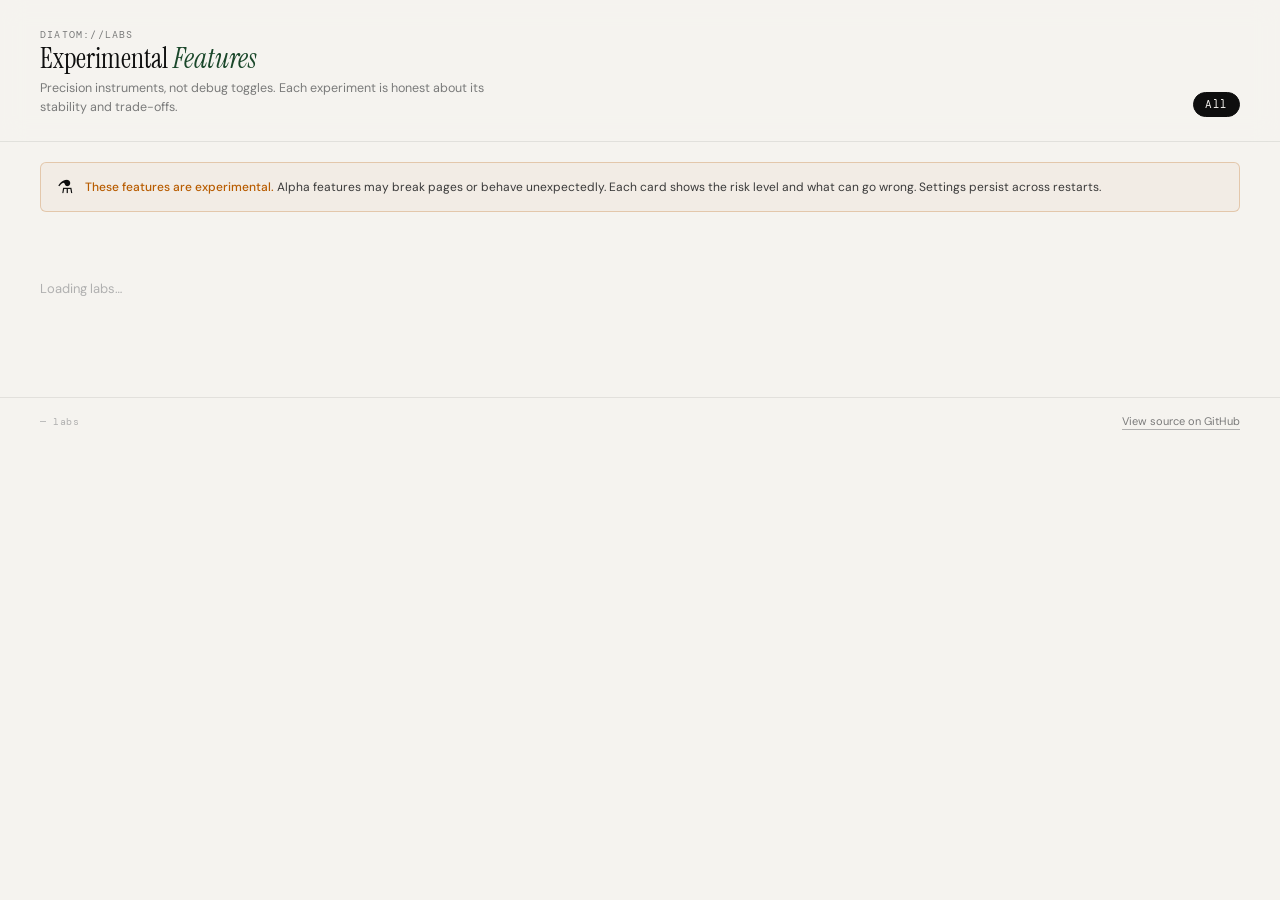
==== src/ui/labs.html @ c031b728 "Create labs.html" ====
<!DOCTYPE html>
<html lang="en">
<head>
  <meta charset="UTF-8">
  <meta name="viewport" content="width=device-width, initial-scale=1">
  <title>Diatom Labs</title>
  <style>
    @import url('https://fonts.googleapis.com/css2?family=DM+Mono:ital,wght@0,300;0,400;0,500;1,300&family=Instrument+Serif:ital@0;1&family=DM+Sans:opsz,wght@9..40,300;9..40,400;9..40,500&display=swap');

    :root {
      --ink:      #0e0e0e;
      --ink-2:    #3a3a3a;
      --ink-3:    #7a7a7a;
      --ink-4:    #b0b0b0;
      --paper:    #f5f3ef;
      --paper-2:  #edeae4;
      --paper-3:  #e2ddd6;
      --accent:   #1a472a;
      --accent-l: #2d6a40;
      --amber:    #b85c00;
      --red:      #8b1a1a;
      --gold:     #8a6800;
      --rule:     rgba(0,0,0,0.08);
      --shadow:   0 1px 3px rgba(0,0,0,0.06), 0 4px 12px rgba(0,0,0,0.04);
      --r:        6px;
    }

    * { box-sizing: border-box; margin: 0; padding: 0; }

    html { font-size: 14px; }

    body {
      font-family: 'DM Sans', system-ui, sans-serif;
      background: var(--paper);
      color: var(--ink);
      min-height: 100vh;
    }

    /* ── Header ────────────────────────────────────────────────────────────── */
    .header {
      border-bottom: 0.5px solid var(--rule);
      padding: 28px 40px 24px;
      display: flex;
      align-items: flex-end;
      gap: 32px;
      position: sticky;
      top: 0;
      background: rgba(245,243,239,0.92);
      backdrop-filter: blur(12px);
      z-index: 100;
    }

    .header-left { flex: 1; }

    .header-eyebrow {
      font-family: 'DM Mono', monospace;
      font-size: 10px;
      letter-spacing: 0.12em;
      text-transform: uppercase;
      color: var(--ink-3);
      margin-bottom: 4px;
    }

    .header-title {
      font-family: 'Instrument Serif', serif;
      font-size: 28px;
      font-weight: 400;
      line-height: 1;
      color: var(--ink);
    }

    .header-title em {
      font-style: italic;
      color: var(--accent);
    }

    .header-sub {
      margin-top: 6px;
      font-size: 12.5px;
      color: var(--ink-3);
      line-height: 1.5;
      max-width: 480px;
    }

    .header-meta {
      text-align: right;
      flex-shrink: 0;
    }

    .restart-banner {
      display: none;
      font-family: 'DM Mono', monospace;
      font-size: 10px;
      letter-spacing: 0.06em;
      background: var(--amber);
      color: #fff;
      padding: 4px 10px;
      border-radius: 3px;
      margin-bottom: 8px;
    }

    .restart-banner.visible { display: block; }

    .filter-row {
      display: flex;
      gap: 6px;
      flex-wrap: wrap;
    }

    .filter-btn {
      font-family: 'DM Mono', monospace;
      font-size: 10.5px;
      letter-spacing: 0.06em;
      border: 0.5px solid var(--paper-3);
      background: var(--paper-2);
      color: var(--ink-2);
      padding: 5px 11px;
      border-radius: 20px;
      cursor: pointer;
      transition: all 0.15s;
    }

    .filter-btn:hover { background: var(--paper-3); }

    .filter-btn.active {
      background: var(--ink);
      color: var(--paper);
      border-color: var(--ink);
    }

    /* ── Warning strip ─────────────────────────────────────────────────────── */
    .warning-strip {
      margin: 20px 40px 0;
      border: 0.5px solid rgba(184,92,0,0.25);
      background: rgba(184,92,0,0.04);
      border-radius: var(--r);
      padding: 12px 16px;
      display: flex;
      align-items: center;
      gap: 12px;
    }

    .warning-strip-icon {
      font-size: 18px;
      flex-shrink: 0;
    }

    .warning-strip-text {
      font-size: 12px;
      color: var(--ink-2);
      line-height: 1.5;
    }

    .warning-strip-text strong {
      color: var(--amber);
      font-weight: 500;
    }

    /* ── Main grid ─────────────────────────────────────────────────────────── */
    .grid {
      padding: 28px 40px 60px;
      display: grid;
      grid-template-columns: repeat(auto-fill, minmax(360px, 1fr));
      gap: 14px;
    }

    /* ── Lab card ──────────────────────────────────────────────────────────── */
    .lab-card {
      background: #fff;
      border: 0.5px solid var(--rule);
      border-radius: var(--r);
      padding: 18px 20px;
      box-shadow: var(--shadow);
      transition: box-shadow 0.2s, transform 0.2s;
      display: flex;
      flex-direction: column;
      gap: 10px;
    }

    .lab-card:hover {
      box-shadow: 0 2px 8px rgba(0,0,0,0.08), 0 8px 24px rgba(0,0,0,0.06);
      transform: translateY(-1px);
    }

    .lab-card-head {
      display: flex;
      align-items: flex-start;
      gap: 12px;
    }

    .lab-card-titles { flex: 1; }

    .lab-name {
      font-size: 13.5px;
      font-weight: 500;
      color: var(--ink);
      line-height: 1.3;
    }

    .lab-tags {
      display: flex;
      gap: 5px;
      margin-top: 5px;
      flex-wrap: wrap;
    }

    .tag {
      font-family: 'DM Mono', monospace;
      font-size: 9px;
      letter-spacing: 0.08em;
      text-transform: uppercase;
      padding: 2px 7px;
      border-radius: 3px;
      font-weight: 400;
    }

    .tag-category {
      background: var(--paper-2);
      color: var(--ink-3);
      border: 0.5px solid var(--paper-3);
    }

    .tag-alpha   { background: rgba(139,26,26,0.08); color: var(--red); border: 0.5px solid rgba(139,26,26,0.15); }
    .tag-beta    { background: rgba(184,92,0,0.08);  color: var(--amber); border: 0.5px solid rgba(184,92,0,0.15); }
    .tag-stable  { background: rgba(26,71,42,0.08); color: var(--accent); border: 0.5px solid rgba(26,71,42,0.15); }
    .tag-version { background: var(--paper-2); color: var(--ink-4); border: 0.5px solid var(--paper-3); }

    /* Toggle switch */
    .toggle-wrap {
      flex-shrink: 0;
      padding-top: 1px;
    }

    .toggle {
      position: relative;
      width: 40px;
      height: 22px;
    }

    .toggle input { opacity: 0; width: 0; height: 0; }

    .toggle-track {
      position: absolute;
      inset: 0;
      background: var(--paper-3);
      border-radius: 11px;
      cursor: pointer;
      transition: background 0.2s;
      border: 0.5px solid var(--rule);
    }

    .toggle input:checked + .toggle-track {
      background: var(--accent);
      border-color: var(--accent);
    }

    .toggle-track::after {
      content: '';
      position: absolute;
      left: 3px;
      top: 3px;
      width: 14px;
      height: 14px;
      border-radius: 50%;
      background: #fff;
      box-shadow: 0 1px 3px rgba(0,0,0,0.2);
      transition: transform 0.2s cubic-bezier(0.4,0,0.2,1);
    }

    .toggle input:checked + .toggle-track::after {
      transform: translateX(18px);
    }

    .lab-desc {
      font-size: 12px;
      color: var(--ink-2);
      line-height: 1.6;
    }

    /* Risk strip */
    .risk-strip {
      display: flex;
      align-items: flex-start;
      gap: 8px;
      padding: 9px 11px;
      border-radius: 4px;
      margin-top: 2px;
    }

    .risk-low    { background: rgba(26,71,42,0.05); border: 0.5px solid rgba(26,71,42,0.12); }
    .risk-medium { background: rgba(184,92,0,0.05); border: 0.5px solid rgba(184,92,0,0.12); }
    .risk-high   { background: rgba(139,26,26,0.05); border: 0.5px solid rgba(139,26,26,0.12); }

    .risk-dot {
      width: 6px;
      height: 6px;
      border-radius: 50%;
      flex-shrink: 0;
      margin-top: 4px;
    }

    .risk-low .risk-dot    { background: var(--accent); }
    .risk-medium .risk-dot { background: var(--amber); }
    .risk-high .risk-dot   { background: var(--red); }

    .risk-text {
      font-size: 11px;
      color: var(--ink-3);
      line-height: 1.5;
    }

    .risk-label {
      font-family: 'DM Mono', monospace;
      font-size: 9px;
      letter-spacing: 0.08em;
      text-transform: uppercase;
      font-weight: 500;
      display: block;
      margin-bottom: 2px;
    }

    .risk-low .risk-label    { color: var(--accent); }
    .risk-medium .risk-label { color: var(--amber); }
    .risk-high .risk-label   { color: var(--red); }

    /* Section dividers */
    .section-header {
      grid-column: 1 / -1;
      display: flex;
      align-items: center;
      gap: 14px;
      margin-top: 8px;
    }

    .section-label {
      font-family: 'DM Mono', monospace;
      font-size: 10px;
      letter-spacing: 0.12em;
      text-transform: uppercase;
      color: var(--ink-4);
      white-space: nowrap;
    }

    .section-line {
      flex: 1;
      height: 0.5px;
      background: var(--rule);
    }

    .section-count {
      font-family: 'DM Mono', monospace;
      font-size: 10px;
      color: var(--ink-4);
    }

    /* ── Empty state ───────────────────────────────────────────────────────── */
    .empty-state {
      grid-column: 1 / -1;
      text-align: center;
      padding: 60px 20px;
    }

    .empty-state-glyph {
      font-family: 'Instrument Serif', serif;
      font-size: 48px;
      color: var(--paper-3);
      display: block;
      margin-bottom: 12px;
    }

    .empty-state-text {
      font-size: 13px;
      color: var(--ink-4);
    }

    /* ── Footer ─────────────────────────────────────────────────────────────── */
    .footer {
      border-top: 0.5px solid var(--rule);
      padding: 16px 40px;
      display: flex;
      align-items: center;
      justify-content: space-between;
    }

    .footer-left {
      font-family: 'DM Mono', monospace;
      font-size: 10px;
      color: var(--ink-4);
      letter-spacing: 0.05em;
    }

    .footer-link {
      font-size: 11px;
      color: var(--ink-3);
      text-decoration: none;
      border-bottom: 0.5px solid var(--ink-4);
      padding-bottom: 1px;
      transition: color 0.15s, border-color 0.15s;
    }

    .footer-link:hover { color: var(--ink); border-color: var(--ink); }

    /* ── Reveal animation ───────────────────────────────────────────────────── */
    @keyframes card-in {
      from { opacity: 0; transform: translateY(8px); }
      to   { opacity: 1; transform: translateY(0); }
    }

    .lab-card { animation: card-in 0.3s ease both; }

    /* Stagger via nth-child */
    .lab-card:nth-child(1)  { animation-delay: 0.00s; }
    .lab-card:nth-child(2)  { animation-delay: 0.03s; }
    .lab-card:nth-child(3)  { animation-delay: 0.06s; }
    .lab-card:nth-child(4)  { animation-delay: 0.09s; }
    .lab-card:nth-child(5)  { animation-delay: 0.12s; }
    .lab-card:nth-child(6)  { animation-delay: 0.15s; }
    .lab-card:nth-child(7)  { animation-delay: 0.18s; }
    .lab-card:nth-child(8)  { animation-delay: 0.21s; }
    .lab-card:nth-child(9)  { animation-delay: 0.24s; }
    .lab-card:nth-child(10) { animation-delay: 0.27s; }
    .lab-card:nth-child(11) { animation-delay: 0.30s; }
    .lab-card:nth-child(12) { animation-delay: 0.33s; }

    /* ── Responsive ─────────────────────────────────────────────────────────── */
    @media (max-width: 640px) {
      .header { padding: 20px; flex-direction: column; align-items: flex-start; gap: 14px; }
      .header-meta { text-align: left; }
      .grid { padding: 16px 20px 40px; grid-template-columns: 1fr; }
      .warning-strip { margin: 16px 20px 0; }
      .footer { padding: 14px 20px; }
    }
  </style>
</head>
<body>

  <header class="header">
    <div class="header-left">
      <div class="header-eyebrow">diatom://labs</div>
      <h1 class="header-title">Experimental <em>Features</em></h1>
      <p class="header-sub">
        Precision instruments, not debug toggles. Each experiment is honest
        about its stability and trade-offs.
      </p>
    </div>
    <div class="header-meta">
      <div class="restart-banner" id="restartBanner">↺ restart required</div>
      <div class="filter-row" id="filterRow">
        <button class="filter-btn active" data-cat="all">All</button>
      </div>
    </div>
  </header>

  <div class="warning-strip">
    <span class="warning-strip-icon">⚗️</span>
    <p class="warning-strip-text">
      <strong>These features are experimental.</strong>
      Alpha features may break pages or behave unexpectedly.
      Each card shows the risk level and what can go wrong.
      Settings persist across restarts.
    </p>
  </div>

  <main class="grid" id="grid">
    <p style="color: var(--ink-4); font-size:13px; padding: 40px 0;">Loading labs…</p>
  </main>

  <footer class="footer">
    <span class="footer-left" id="countLabel">— labs</span>
    <a class="footer-link" href="https://github.com/Ansel-S/Diatom" target="_blank">View source on GitHub</a>
  </footer>

<script type="module">
  // ── Data ─────────────────────────────────────────────────────────────────────
  // In production: loaded from Tauri via __TAURI__.invoke('cmd_labs_list')
  // Dev fallback: inline seed data

  async function fetchLabs() {
    if (window.__TAURI__) {
      try {
        return await window.__TAURI__.invoke('cmd_labs_list');
      } catch(e) { /* fall through to seed */ }
    }
    return SEED_LABS;
  }

  async function setLab(id, enabled) {
    if (window.__TAURI__) {
      try {
        return await window.__TAURI__.invoke('cmd_lab_set', { id, enabled });
      } catch(e) { return false; }
    }
    return false; // no restart needed in dev
  }

  // ── Render ────────────────────────────────────────────────────────────────
  let allLabs = [];
  let activeFilter = 'all';
  let restartNeeded = false;

  const grid        = document.getElementById('grid');
  const filterRow   = document.getElementById('filterRow');
  const countLabel  = document.getElementById('countLabel');
  const restartBnr  = document.getElementById('restartBanner');

  function stabilityTag(s) {
    const map = { alpha: ['Alpha', 'tag-alpha'], beta: ['Beta', 'tag-beta'], stable: ['Stable', 'tag-stable'] };
    const [label, cls] = map[s] || ['Unknown', 'tag-alpha'];
    return `<span class="tag ${cls}">${label}</span>`;
  }

  function riskClass(r) {
    return { low: 'risk-low', medium: 'risk-medium', high: 'risk-high' }[r] || 'risk-low';
  }

  function renderCard(lab) {
    const riskCls  = riskClass(lab.risk);
    const riskLbl  = lab.risk.charAt(0).toUpperCase() + lab.risk.slice(1) + ' Risk';
    const checked  = lab.enabled ? 'checked' : '';
    return `
      <div class="lab-card" data-id="${lab.id}" data-cat="${lab.category}">
        <div class="lab-card-head">
          <div class="lab-card-titles">
            <div class="lab-name">${lab.name}</div>
            <div class="lab-tags">
              <span class="tag tag-category">${lab.category}</span>
              ${stabilityTag(lab.stability)}
              <span class="tag tag-version">${lab.added_in}</span>
            </div>
          </div>
          <label class="toggle-wrap">
            <label class="toggle">
              <input type="checkbox" ${checked} data-id="${lab.id}" data-restart="${lab.restart_required}">
              <span class="toggle-track"></span>
            </label>
          </label>
        </div>
        <p class="lab-desc">${lab.description}</p>
        <div class="risk-strip ${riskCls}">
          <div class="risk-dot"></div>
          <div class="risk-text">
            <span class="risk-label">${riskLbl}</span>
            ${lab.risk_note}
          </div>
        </div>
      </div>`;
  }

  function buildCategoryDividers(labs) {
    const cats = [...new Set(labs.map(l => l.category))];
    const byCategory = {};
    cats.forEach(c => byCategory[c] = labs.filter(l => l.category === c));
    return { cats, byCategory };
  }

  function renderGrid() {
    const filtered = activeFilter === 'all'
      ? allLabs
      : allLabs.filter(l => l.category === activeFilter);

    if (filtered.length === 0) {
      grid.innerHTML = `
        <div class="empty-state">
          <span class="empty-state-glyph">∅</span>
          <p class="empty-state-text">No labs in this category.</p>
        </div>`;
      countLabel.textContent = '0 labs';
      return;
    }

    const { cats, byCategory } = buildCategoryDividers(filtered);
    let html = '';

    if (activeFilter === 'all') {
      cats.forEach(cat => {
        const items = byCategory[cat];
        html += `
          <div class="section-header">
            <span class="section-label">${cat}</span>
            <div class="section-line"></div>
            <span class="section-count">${items.length}</span>
          </div>`;
        items.forEach(lab => html += renderCard(lab));
      });
    } else {
      filtered.forEach(lab => html += renderCard(lab));
    }

    grid.innerHTML = html;
    countLabel.textContent = `${filtered.length} lab${filtered.length !== 1 ? 's' : ''}`;

    // Wire up toggles
    grid.querySelectorAll('input[type=checkbox]').forEach(input => {
      input.addEventListener('change', async (e) => {
        const id = e.target.dataset.id;
        const enabled = e.target.checked;
        const needsRestart = await setLab(id, enabled);

        // Update local state
        const lab = allLabs.find(l => l.id === id);
        if (lab) lab.enabled = enabled;

        if (needsRestart || e.target.dataset.restart === 'true') {
          restartNeeded = true;
          restartBnr.classList.add('visible');
        }
      });
    });
  }

  function buildFilters() {
    const cats = [...new Set(allLabs.map(l => l.category))];
    const existing = filterRow.querySelectorAll('.filter-btn');
    existing.forEach((b, i) => { if (i > 0) b.remove(); });

    cats.forEach(cat => {
      const btn = document.createElement('button');
      btn.className = 'filter-btn';
      btn.dataset.cat = cat;
      btn.textContent = cat;
      filterRow.appendChild(btn);
    });

    filterRow.querySelectorAll('.filter-btn').forEach(btn => {
      btn.addEventListener('click', () => {
        filterRow.querySelectorAll('.filter-btn').forEach(b => b.classList.remove('active'));
        btn.classList.add('active');
        activeFilter = btn.dataset.cat;
        renderGrid();
      });
    });
  }

  // ── Init ─────────────────────────────────────────────────────────────────
  (async () => {
    allLabs = await fetchLabs();
    buildFilters();
    renderGrid();
  })();

  // ── Seed data (dev fallback) ──────────────────────────────────────────────
  const SEED_LABS = [
    { id: 'slm_server', name: 'Local AI Microkernel', description: 'Starts an OpenAI-compatible API server at 127.0.0.1:11435, making Diatom\'s curated SLMs available to any local app.', category: 'AI', stability: 'beta', risk: 'low', risk_note: 'Opens a local TCP port. Bound to loopback — not accessible from the network.', enabled: false, restart_required: true, added_in: 'v0.9.0' },
    { id: 'slm_extreme_privacy', name: 'AI Extreme Privacy Mode', description: 'Forces all AI inference to run in the Wasm sandbox. Disables Ollama and llama.cpp backends.', category: 'AI', stability: 'alpha', risk: 'low', risk_note: 'Wasm inference is 5–20× slower than native. Only works for short prompts.', enabled: false, restart_required: false, added_in: 'v0.9.0' },
    { id: 'page_summarise', name: 'Instant Page Summariser', description: 'Adds a ⌘K shortcut that summarises the current page using the active SLM.', category: 'AI', stability: 'beta', risk: 'low', risk_note: 'Page content is sent to the local model only — never to external servers.', enabled: false, restart_required: false, added_in: 'v0.9.0' },
    { id: 'dynamic_tab_budget', name: 'Adaptive Tab Limit', description: 'Replaces the fixed 10-tab limit with a memory-aware formula. Ultrawide monitors get up to 13 tabs; phones get 3.', category: 'Performance', stability: 'beta', risk: 'low', risk_note: 'Budget recalculates every 60 seconds.', enabled: true, restart_required: false, added_in: 'v0.9.0' },
    { id: 'golden_ratio_zones', name: 'Golden Ratio Tab Zones', description: 'Divides your tab budget into a Focus zone (61.8%) and a Buffer zone (38.2%).', category: 'Performance', stability: 'beta', risk: 'low', risk_note: 'None. Cosmetic behavioural change only.', enabled: true, restart_required: false, added_in: 'v0.9.0' },
    { id: 'entropy_sleep', name: 'Entropy-Reduction Sleep', description: 'As tabs approach the budget limit, the auto-sleep timer shortens and the heaviest tab is prioritised.', category: 'Performance', stability: 'stable', risk: 'low', risk_note: 'May surprise users who expect tabs to stay alive longer under load.', enabled: true, restart_required: false, added_in: 'v0.9.0' },
    { id: 'pqc_envelope', name: 'Post-Quantum Freeze Encryption', description: 'Encrypts Museum bundles with Kyber-768 + AES-256-GCM hybrid envelope.', category: 'Privacy', stability: 'beta', risk: 'low', risk_note: 'Bundles encrypted with this flag cannot be decrypted by older Diatom versions.', enabled: false, restart_required: false, added_in: 'v0.8.0' },
    { id: 'ohttp_decoy', name: 'OHTTP Decoy Relay', description: 'Routes privacy-noise requests through Oblivious HTTP relays (Cloudflare, Fastly, Brave).', category: 'Privacy', stability: 'alpha', risk: 'medium', risk_note: 'Response decapsulation not yet implemented — decoy requests only.', enabled: false, restart_required: false, added_in: 'v0.8.0' },
    { id: 'zkp_age_gate', name: 'Zero-Knowledge Age Verification', description: 'Proves you are over 18 to participating sites without revealing your birth year.', category: 'Privacy', stability: 'alpha', risk: 'high', risk_note: 'Sites must opt-in to accept ZK-Proof headers.', enabled: false, restart_required: false, added_in: 'v0.8.0' },
    { id: 'timezone_spoof', name: 'Timezone Normalisation', description: 'Overrides JavaScript timezone APIs to report UTC.', category: 'Privacy', stability: 'beta', risk: 'medium', risk_note: 'Calendar apps and trading platforms may display incorrect times.', enabled: false, restart_required: false, added_in: 'v0.9.0' },
    { id: 'jitter_all_requests', name: 'Global Request Jitter', description: 'Adds 0–50ms cryptographic random delay to every outbound request.', category: 'Privacy', stability: 'stable', risk: 'low', risk_note: 'Adds up to 50ms latency per request.', enabled: false, restart_required: false, added_in: 'v0.8.0' },
    { id: 'crdt_museum_sync', name: 'P2P Museum Sync', description: 'Synchronises frozen page archives between your devices using OR-Set CRDTs.', category: 'Sync', stability: 'alpha', risk: 'medium', risk_note: 'Requires manual export/import until the Mesh transport is complete.', enabled: false, restart_required: false, added_in: 'v0.8.0' },
    { id: 'bloom_startup', name: 'Bloom Startup Animation', description: 'Displays a procedural geometric animation on first load. Pure CSS — zero JavaScript.', category: 'Interface', stability: 'stable', risk: 'low', risk_note: 'None.', enabled: true, restart_required: false, added_in: 'v0.9.0' },
    { id: 'screen_gravity', name: 'Screen Gravity Tab Ceiling', description: 'Automatically adjusts the maximum tab count based on display width.', category: 'Interface', stability: 'beta', risk: 'low', risk_note: 'The ceiling adjusts within 60 seconds of a window resize.', enabled: true, restart_required: false, added_in: 'v0.9.0' },
  ];
</script>
</body>
</html>
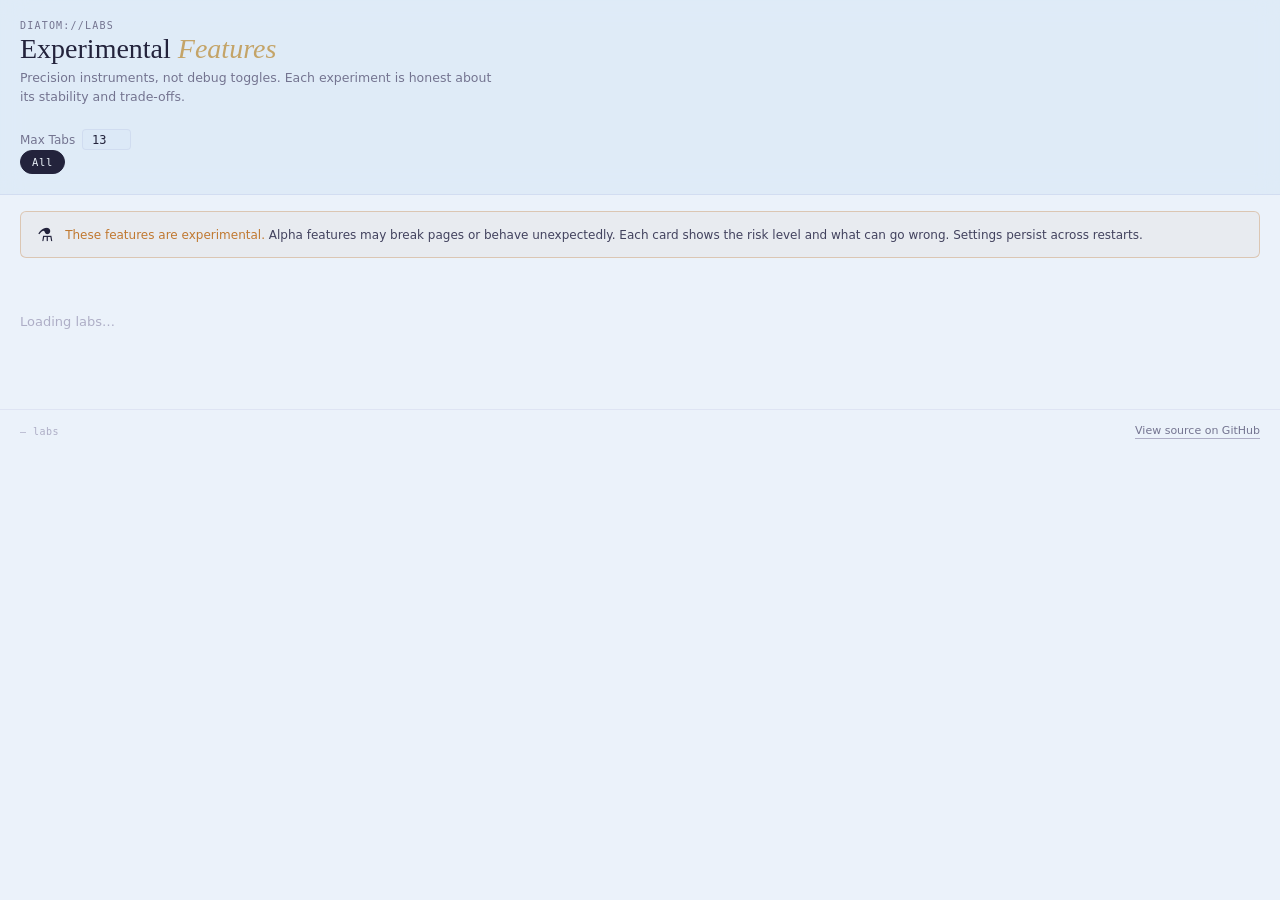
==== commit 0ca9508e: "v0.14.3" ====
--- a/src/ui/labs.html
+++ b/src/ui/labs.html
@@ -1,487 +1,537 @@
-
 <!DOCTYPE html>
 <html lang="en">
-<head>
-  <meta charset="UTF-8">
-  <meta name="viewport" content="width=device-width, initial-scale=1">
-  <title>Diatom Labs</title>
+<head> <meta charset="UTF-8"> <meta name="viewport" content="width=device-width, initial-scale=1"> <title>Diatom Labs</title> <!-- P0 fix: remove Google Fonts external link → load fonts locally via fonts.css --> <link rel="stylesheet" href="../fonts.css">
+<link rel="stylesheet" href="ui-paper.css"> <!-- P1 fix: dark-mode auto-detection -->
+  <script type="module">
+    // [FIX BUG-14] Theme via IPC (consistent with rest of Diatom; localStorage wiped by some privacy tools)
+    (async function () {
+      const prefersDark = window.matchMedia('(prefers-color-scheme: dark)').matches;
+      document.documentElement.setAttribute('data-theme', prefersDark ? 'dark' : 'light');
+      try {
+        const { invoke } = await import('../browser/ipc.js');
+        const stored = await invoke('cmd_setting_get', { key: 'theme' });
+        if (stored === 'dark' || stored === 'light')
+          document.documentElement.setAttribute('data-theme', stored);
+      } catch {}
+      window.matchMedia('(prefers-color-scheme: dark)').addEventListener('change', async e => {
+        try {
+          const { invoke } = await import('../browser/ipc.js');
+          const stored = await invoke('cmd_setting_get', { key: 'theme' });
+          if (!stored) document.documentElement.setAttribute('data-theme', e.matches ? 'dark' : 'light');
+        } catch {
+          document.documentElement.setAttribute('data-theme', e.matches ? 'dark' : 'light');
+        }
+      });
+    })();
+  </script>
   <style>
-    @import url('https://fonts.googleapis.com/css2?family=DM+Mono:ital,wght@0,300;0,400;0,500;1,300&family=Instrument+Serif:ital@0;1&family=DM+Sans:opsz,wght@9..40,300;9..40,400;9..40,500&display=swap');
-
-    :root {
-      --ink:      #0e0e0e;
-      --ink-2:    #3a3a3a;
-      --ink-3:    #7a7a7a;
-      --ink-4:    #b0b0b0;
-      --paper:    #f5f3ef;
-      --paper-2:  #edeae4;
-      --paper-3:  #e2ddd6;
-      --accent:   #1a472a;
-      --accent-l: #2d6a40;
-      --amber:    #b85c00;
-      --red:      #8b1a1a;
-      --gold:     #8a6800;
-      --rule:     rgba(0,0,0,0.08);
-      --shadow:   0 1px 3px rgba(0,0,0,0.06), 0 4px 12px rgba(0,0,0,0.04);
-      --r:        6px;
-    }
-
-    * { box-sizing: border-box; margin: 0; padding: 0; }
-
-    html { font-size: 14px; }
-
-    body {
-      font-family: 'DM Sans', system-ui, sans-serif;
-      background: var(--paper);
-      color: var(--ink);
-      min-height: 100vh;
-    }
-
-    /* ── Header ────────────────────────────────────────────────────────────── */
-    .header {
-      border-bottom: 0.5px solid var(--rule);
-      padding: 28px 40px 24px;
-      display: flex;
-      align-items: flex-end;
-      gap: 32px;
-      position: sticky;
-      top: 0;
-      background: rgba(245,243,239,0.92);
-      backdrop-filter: blur(12px);
-      z-index: 100;
-    }
-
-    .header-left { flex: 1; }
-
-    .header-eyebrow {
-      font-family: 'DM Mono', monospace;
-      font-size: 10px;
-      letter-spacing: 0.12em;
-      text-transform: uppercase;
-      color: var(--ink-3);
-      margin-bottom: 4px;
-    }
-
-    .header-title {
-      font-family: 'Instrument Serif', serif;
-      font-size: 28px;
-      font-weight: 400;
-      line-height: 1;
-      color: var(--ink);
-    }
-
-    .header-title em {
-      font-style: italic;
-      color: var(--accent);
-    }
-
-    .header-sub {
-      margin-top: 6px;
-      font-size: 12.5px;
-      color: var(--ink-3);
-      line-height: 1.5;
-      max-width: 480px;
-    }
-
-    .header-meta {
-      text-align: right;
-      flex-shrink: 0;
-    }
-
-    .restart-banner {
-      display: none;
-      font-family: 'DM Mono', monospace;
-      font-size: 10px;
-      letter-spacing: 0.06em;
-      background: var(--amber);
-      color: #fff;
-      padding: 4px 10px;
-      border-radius: 3px;
-      margin-bottom: 8px;
-    }
-
-    .restart-banner.visible { display: block; }
-
-    .filter-row {
-      display: flex;
-      gap: 6px;
-      flex-wrap: wrap;
-    }
-
-    .filter-btn {
-      font-family: 'DM Mono', monospace;
-      font-size: 10.5px;
-      letter-spacing: 0.06em;
-      border: 0.5px solid var(--paper-3);
-      background: var(--paper-2);
-      color: var(--ink-2);
-      padding: 5px 11px;
-      border-radius: 20px;
-      cursor: pointer;
-      transition: all 0.15s;
-    }
-
-    .filter-btn:hover { background: var(--paper-3); }
-
-    .filter-btn.active {
-      background: var(--ink);
-      color: var(--paper);
-      border-color: var(--ink);
-    }
-
-    /* ── Warning strip ─────────────────────────────────────────────────────── */
-    .warning-strip {
-      margin: 20px 40px 0;
-      border: 0.5px solid rgba(184,92,0,0.25);
-      background: rgba(184,92,0,0.04);
-      border-radius: var(--r);
-      padding: 12px 16px;
-      display: flex;
-      align-items: center;
-      gap: 12px;
-    }
-
-    .warning-strip-icon {
-      font-size: 18px;
-      flex-shrink: 0;
-    }
-
-    .warning-strip-text {
-      font-size: 12px;
-      color: var(--ink-2);
-      line-height: 1.5;
-    }
-
-    .warning-strip-text strong {
-      color: var(--amber);
-      font-weight: 500;
-    }
-
-    /* ── Main grid ─────────────────────────────────────────────────────────── */
-    .grid {
-      padding: 28px 40px 60px;
-      display: grid;
-      grid-template-columns: repeat(auto-fill, minmax(360px, 1fr));
-      gap: 14px;
-    }
-
-    /* ── Lab card ──────────────────────────────────────────────────────────── */
-    .lab-card {
-      background: #fff;
-      border: 0.5px solid var(--rule);
-      border-radius: var(--r);
-      padding: 18px 20px;
-      box-shadow: var(--shadow);
-      transition: box-shadow 0.2s, transform 0.2s;
-      display: flex;
-      flex-direction: column;
-      gap: 10px;
-    }
-
-    .lab-card:hover {
-      box-shadow: 0 2px 8px rgba(0,0,0,0.08), 0 8px 24px rgba(0,0,0,0.06);
-      transform: translateY(-1px);
-    }
-
-    .lab-card-head {
-      display: flex;
-      align-items: flex-start;
-      gap: 12px;
-    }
-
-    .lab-card-titles { flex: 1; }
-
-    .lab-name {
-      font-size: 13.5px;
-      font-weight: 500;
-      color: var(--ink);
-      line-height: 1.3;
-    }
-
-    .lab-tags {
-      display: flex;
-      gap: 5px;
-      margin-top: 5px;
-      flex-wrap: wrap;
-    }
-
-    .tag {
-      font-family: 'DM Mono', monospace;
-      font-size: 9px;
-      letter-spacing: 0.08em;
-      text-transform: uppercase;
-      padding: 2px 7px;
-      border-radius: 3px;
-      font-weight: 400;
-    }
-
-    .tag-category {
-      background: var(--paper-2);
-      color: var(--ink-3);
-      border: 0.5px solid var(--paper-3);
-    }
-
-    .tag-alpha   { background: rgba(139,26,26,0.08); color: var(--red); border: 0.5px solid rgba(139,26,26,0.15); }
-    .tag-beta    { background: rgba(184,92,0,0.08);  color: var(--amber); border: 0.5px solid rgba(184,92,0,0.15); }
-    .tag-stable  { background: rgba(26,71,42,0.08); color: var(--accent); border: 0.5px solid rgba(26,71,42,0.15); }
-    .tag-version { background: var(--paper-2); color: var(--ink-4); border: 0.5px solid var(--paper-3); }
-
-    /* Toggle switch */
-    .toggle-wrap {
-      flex-shrink: 0;
-      padding-top: 1px;
-    }
-
-    .toggle {
-      position: relative;
-      width: 40px;
-      height: 22px;
-    }
-
-    .toggle input { opacity: 0; width: 0; height: 0; }
-
-    .toggle-track {
-      position: absolute;
-      inset: 0;
-      background: var(--paper-3);
-      border-radius: 11px;
-      cursor: pointer;
-      transition: background 0.2s;
-      border: 0.5px solid var(--rule);
-    }
-
-    .toggle input:checked + .toggle-track {
-      background: var(--accent);
-      border-color: var(--accent);
-    }
-
-    .toggle-track::after {
-      content: '';
-      position: absolute;
-      left: 3px;
-      top: 3px;
-      width: 14px;
-      height: 14px;
-      border-radius: 50%;
-      background: #fff;
-      box-shadow: 0 1px 3px rgba(0,0,0,0.2);
-      transition: transform 0.2s cubic-bezier(0.4,0,0.2,1);
-    }
-
-    .toggle input:checked + .toggle-track::after {
-      transform: translateX(18px);
-    }
-
-    .lab-desc {
-      font-size: 12px;
-      color: var(--ink-2);
-      line-height: 1.6;
-    }
-
-    /* Risk strip */
-    .risk-strip {
-      display: flex;
-      align-items: flex-start;
-      gap: 8px;
-      padding: 9px 11px;
-      border-radius: 4px;
-      margin-top: 2px;
-    }
-
-    .risk-low    { background: rgba(26,71,42,0.05); border: 0.5px solid rgba(26,71,42,0.12); }
-    .risk-medium { background: rgba(184,92,0,0.05); border: 0.5px solid rgba(184,92,0,0.12); }
-    .risk-high   { background: rgba(139,26,26,0.05); border: 0.5px solid rgba(139,26,26,0.12); }
-
-    .risk-dot {
-      width: 6px;
-      height: 6px;
-      border-radius: 50%;
-      flex-shrink: 0;
-      margin-top: 4px;
-    }
-
-    .risk-low .risk-dot    { background: var(--accent); }
-    .risk-medium .risk-dot { background: var(--amber); }
-    .risk-high .risk-dot   { background: var(--red); }
-
-    .risk-text {
-      font-size: 11px;
-      color: var(--ink-3);
-      line-height: 1.5;
-    }
-
-    .risk-label {
-      font-family: 'DM Mono', monospace;
-      font-size: 9px;
-      letter-spacing: 0.08em;
-      text-transform: uppercase;
-      font-weight: 500;
-      display: block;
-      margin-bottom: 2px;
-    }
-
-    .risk-low .risk-label    { color: var(--accent); }
-    .risk-medium .risk-label { color: var(--amber); }
-    .risk-high .risk-label   { color: var(--red); }
-
-    /* Section dividers */
-    .section-header {
-      grid-column: 1 / -1;
-      display: flex;
-      align-items: center;
-      gap: 14px;
-      margin-top: 8px;
-    }
-
-    .section-label {
-      font-family: 'DM Mono', monospace;
-      font-size: 10px;
-      letter-spacing: 0.12em;
-      text-transform: uppercase;
-      color: var(--ink-4);
-      white-space: nowrap;
-    }
-
-    .section-line {
-      flex: 1;
-      height: 0.5px;
-      background: var(--rule);
-    }
-
-    .section-count {
-      font-family: 'DM Mono', monospace;
-      font-size: 10px;
-      color: var(--ink-4);
-    }
-
-    /* ── Empty state ───────────────────────────────────────────────────────── */
-    .empty-state {
-      grid-column: 1 / -1;
-      text-align: center;
-      padding: 60px 20px;
-    }
-
-    .empty-state-glyph {
-      font-family: 'Instrument Serif', serif;
-      font-size: 48px;
-      color: var(--paper-3);
-      display: block;
-      margin-bottom: 12px;
-    }
-
-    .empty-state-text {
-      font-size: 13px;
-      color: var(--ink-4);
-    }
-
-    /* ── Footer ─────────────────────────────────────────────────────────────── */
-    .footer {
-      border-top: 0.5px solid var(--rule);
-      padding: 16px 40px;
-      display: flex;
-      align-items: center;
-      justify-content: space-between;
-    }
-
-    .footer-left {
-      font-family: 'DM Mono', monospace;
-      font-size: 10px;
-      color: var(--ink-4);
-      letter-spacing: 0.05em;
-    }
-
-    .footer-link {
-      font-size: 11px;
-      color: var(--ink-3);
-      text-decoration: none;
-      border-bottom: 0.5px solid var(--ink-4);
-      padding-bottom: 1px;
-      transition: color 0.15s, border-color 0.15s;
-    }
-
-    .footer-link:hover { color: var(--ink); border-color: var(--ink); }
-
-    /* ── Reveal animation ───────────────────────────────────────────────────── */
-    @keyframes card-in {
-      from { opacity: 0; transform: translateY(8px); }
-      to   { opacity: 1; transform: translateY(0); }
-    }
-
-    .lab-card { animation: card-in 0.3s ease both; }
-
-    /* Stagger via nth-child */
-    .lab-card:nth-child(1)  { animation-delay: 0.00s; }
-    .lab-card:nth-child(2)  { animation-delay: 0.03s; }
-    .lab-card:nth-child(3)  { animation-delay: 0.06s; }
-    .lab-card:nth-child(4)  { animation-delay: 0.09s; }
-    .lab-card:nth-child(5)  { animation-delay: 0.12s; }
-    .lab-card:nth-child(6)  { animation-delay: 0.15s; }
-    .lab-card:nth-child(7)  { animation-delay: 0.18s; }
-    .lab-card:nth-child(8)  { animation-delay: 0.21s; }
-    .lab-card:nth-child(9)  { animation-delay: 0.24s; }
-    .lab-card:nth-child(10) { animation-delay: 0.27s; }
-    .lab-card:nth-child(11) { animation-delay: 0.30s; }
-    .lab-card:nth-child(12) { animation-delay: 0.33s; }
-
-    /* ── Responsive ─────────────────────────────────────────────────────────── */
-    @media (max-width: 640px) {
-      .header { padding: 20px; flex-direction: column; align-items: flex-start; gap: 14px; }
-      .header-meta { text-align: left; }
-      .grid { padding: 16px 20px 40px; grid-template-columns: 1fr; }
-      .warning-strip { margin: 16px 20px 0; }
-      .footer { padding: 14px 20px; }
-    }
-  </style>
+.header {
+  border-bottom:0.5px solid var(--rule);
+  padding:20px;
+  display:flex;
+  align-items:flex-start;
+  gap:14px;
+  position:sticky;
+  top:0;
+  background:rgba(220,233,247,0.82);
+  backdrop-filter:blur(12px);
+  z-index:100;
+  flex-direction:column;
+}
+
+.header-left {
+  flex:1;
+}
+
+.header-eyebrow {
+  font-family:monospace;
+  font-size:10px;
+  letter-spacing:0.12em;
+  text-transform:uppercase;
+  color:var(--ink-3);
+  margin-bottom:4px;
+}
+
+.header-title {
+  font-family:'New York',Cambria,Georgia,serif;
+  font-size:28px;
+  font-weight:400;
+  line-height:1;
+  color:var(--ink);
+}
+
+.header-title em {
+  font-style:italic;
+  color:var(--accent);
+}
+
+.header-sub {
+  margin-top:6px;
+  font-size:12.5px;
+  color:var(--ink-3);
+  line-height:1.5;
+  max-width:480px;
+}
+
+.header-meta {
+  text-align:left;
+  flex-shrink:0;
+}
+
+.restart-banner {
+  display:none;
+  font-family:monospace;
+  font-size:10px;
+  letter-spacing:0.06em;
+  background:var(--amber);
+  color:#fff;
+  padding:4px 10px;
+  border-radius:3px;
+  margin-bottom:8px;
+}
+
+.restart-banner.visible {
+  display:block;
+}
+
+.filter-row {
+  display:flex;
+  gap:6px;
+  flex-wrap:wrap;
+}
+
+.filter-btn {
+  font-family:monospace;
+  font-size:10.5px;
+  letter-spacing:0.06em;
+  border:0.5px solid var(--paper-3);
+  background:var(--paper-2);
+  color:var(--ink-2);
+  padding:5px 11px;
+  border-radius:20px;
+  cursor:pointer;
+  transition:all 0.15s;
+}
+
+.filter-btn:hover {
+  background:var(--paper-3);
+}
+
+.filter-btn.active {
+  background:var(--ink);
+  color:var(--paper);
+  border-color:var(--ink);
+}
+
+.warning-strip {
+  margin:16px 20px 0;
+  border:0.5px solid rgba(184,92,0,0.25);
+  background:rgba(184,92,0,0.04);
+  border-radius:var(--r);
+  padding:12px 16px;
+  display:flex;
+  align-items:center;
+  gap:12px;
+}
+
+.warning-strip-icon {
+  font-size:18px;
+  flex-shrink:0;
+}
+
+.warning-strip-text {
+  font-size:12px;
+  color:var(--ink-2);
+  line-height:1.5;
+}
+
+.warning-strip-text strong {
+  color:var(--amber);
+  font-weight:500;
+}
+
+.grid {
+  padding:16px 20px 40px;
+  display:grid;
+  grid-template-columns:1fr;
+  gap:14px;
+}
+
+.lab-card {
+  background:#fff;
+  border:0.5px solid var(--rule);
+  border-radius:var(--r);
+  padding:18px 20px;
+  box-shadow:var(--shadow);
+  transition:box-shadow 0.2s,transform 0.2s;
+  display:flex;
+  flex-direction:column;
+  gap:10px;
+  animation:card-in 0.3s ease both;
+}
+
+.lab-card:hover {
+  box-shadow:0 2px 8px rgba(0,0,0,0.08),0 8px 24px rgba(0,0,0,0.06);
+  transform:translateY(-1px);
+}
+
+.lab-card-head {
+  display:flex;
+  align-items:flex-start;
+  gap:12px;
+}
+
+.lab-card-titles {
+  flex:1;
+}
+
+.lab-name {
+  font-size:13.5px;
+  font-weight:500;
+  color:var(--ink);
+  line-height:1.3;
+}
+
+.lab-tags {
+  display:flex;
+  gap:5px;
+  margin-top:5px;
+  flex-wrap:wrap;
+}
+
+.tag {
+  font-family:monospace;
+  font-size:9px;
+  letter-spacing:0.08em;
+  text-transform:uppercase;
+  padding:2px 7px;
+  border-radius:3px;
+  font-weight:400;
+}
+
+.tag-category {
+  background:var(--paper-2);
+  color:var(--ink-3);
+  border:0.5px solid var(--paper-3);
+}
+
+.tag-alpha {
+  background:rgba(139,26,26,0.08);
+  color:var(--red);
+  border:0.5px solid rgba(139,26,26,0.15);
+}
+
+.tag-beta {
+  background:rgba(184,92,0,0.08);
+  color:var(--amber);
+  border:0.5px solid rgba(184,92,0,0.15);
+}
+
+.tag-stable {
+  background:rgba(26,71,42,0.08);
+  color:var(--accent);
+  border:0.5px solid rgba(26,71,42,0.15);
+}
+
+.tag-version {
+  background:var(--paper-2);
+  color:var(--ink-4);
+  border:0.5px solid var(--paper-3);
+}
+
+.toggle-wrap {
+  flex-shrink:0;
+  padding-top:1px;
+}
+
+.toggle {
+  position:relative;
+  width:40px;
+  height:22px;
+}
+
+.toggle input {
+  opacity:0;
+  width:0;
+  height:0;
+}
+
+.toggle-track {
+  position:absolute;
+  inset:0;
+  background:var(--paper-3);
+  border-radius:11px;
+  cursor:pointer;
+  transition:background 0.2s;
+  border:0.5px solid var(--rule);
+}
+
+.toggle input:checked+.toggle-track {
+  background:var(--accent);
+  border-color:var(--accent);
+}
+
+.toggle-track::after {
+  content:'';
+  position:absolute;
+  left:3px;
+  top:3px;
+  width:14px;
+  height:14px;
+  border-radius:50%;
+  background:#fff;
+  box-shadow:0 1px 3px rgba(0,0,0,0.2);
+  transition:transform 0.2s cubic-bezier(0.4,0,0.2,1);
+}
+
+.toggle input:checked+.toggle-track::after {
+  transform:translateX(18px);
+}
+
+.lab-desc {
+  font-size:12px;
+  color:var(--ink-2);
+  line-height:1.6;
+}
+
+.risk-strip {
+  display:flex;
+  align-items:flex-start;
+  gap:8px;
+  padding:9px 11px;
+  border-radius:4px;
+  margin-top:2px;
+}
+
+.risk-low {
+  background:rgba(26,71,42,0.05);
+  border:0.5px solid rgba(26,71,42,0.12);
+}
+
+.risk-medium {
+  background:rgba(184,92,0,0.05);
+  border:0.5px solid rgba(184,92,0,0.12);
+}
+
+.risk-high {
+  background:rgba(139,26,26,0.05);
+  border:0.5px solid rgba(139,26,26,0.12);
+}
+
+.risk-dot {
+  width:6px;
+  height:6px;
+  border-radius:50%;
+  flex-shrink:0;
+  margin-top:4px;
+}
+
+.risk-low .risk-dot {
+  background:var(--accent);
+}
+
+.risk-medium .risk-dot {
+  background:var(--amber);
+}
+
+.risk-high .risk-dot {
+  background:var(--red);
+}
+
+.risk-text {
+  font-size:11px;
+  color:var(--ink-3);
+  line-height:1.5;
+}
+
+.risk-label {
+  font-family:monospace;
+  font-size:9px;
+  letter-spacing:0.08em;
+  text-transform:uppercase;
+  font-weight:500;
+  display:block;
+  margin-bottom:2px;
+}
+
+.risk-low .risk-label {
+  color:var(--accent);
+}
+
+.risk-medium .risk-label {
+  color:var(--amber);
+}
+
+.risk-high .risk-label {
+  color:var(--red);
+}
+
+.section-header {
+  grid-column:1 / -1;
+  display:flex;
+  align-items:center;
+  gap:14px;
+  margin-top:8px;
+}
+
+.section-label {
+  font-family:monospace;
+  font-size:10px;
+  letter-spacing:0.12em;
+  text-transform:uppercase;
+  color:var(--ink-4);
+  white-space:nowrap;
+}
+
+.section-line {
+  flex:1;
+  height:0.5px;
+  background:var(--rule);
+}
+
+.section-count {
+  font-family:monospace;
+  font-size:10px;
+  color:var(--ink-4);
+}
+
+.empty-state {
+  grid-column:1 / -1;
+  text-align:center;
+  padding:60px 20px;
+}
+
+.empty-state-glyph {
+  font-family:'New York',Cambria,Georgia,serif;
+  font-size:48px;
+  color:var(--paper-3);
+  display:block;
+  margin-bottom:12px;
+}
+
+.empty-state-text {
+  font-size:13px;
+  color:var(--ink-4);
+}
+
+.footer {
+  border-top:0.5px solid var(--rule);
+  padding:14px 20px;
+  display:flex;
+  align-items:center;
+  justify-content:space-between;
+}
+
+.footer-left {
+  font-family:monospace;
+  font-size:10px;
+  color:var(--ink-4);
+  letter-spacing:0.05em;
+}
+
+.footer-link {
+  font-size:11px;
+  color:var(--ink-3);
+  text-decoration:none;
+  border-bottom:0.5px solid var(--ink-4);
+  padding-bottom:1px;
+  transition:color 0.15s,border-color 0.15s;
+}
+
+.footer-link:hover {
+  color:var(--ink);
+  border-color:var(--ink);
+}
+
+from {
+  opacity:0;
+  transform:translateY(8px);
+}
+
+to {
+  opacity:1;
+  transform:translateY(0);
+}
+
+.lab-card:nth-child(1) {
+  animation-delay:0.00s;
+}
+
+.lab-card:nth-child(2) {
+  animation-delay:0.03s;
+}
+
+.lab-card:nth-child(3) {
+  animation-delay:0.06s;
+}
+
+.lab-card:nth-child(4) {
+  animation-delay:0.09s;
+}
+
+.lab-card:nth-child(5) {
+  animation-delay:0.12s;
+}
+
+.lab-card:nth-child(6) {
+  animation-delay:0.15s;
+}
+
+.lab-card:nth-child(7) {
+  animation-delay:0.18s;
+}
+
+.lab-card:nth-child(8) {
+  animation-delay:0.21s;
+}
+
+.lab-card:nth-child(9) {
+  animation-delay:0.24s;
+}
+
+.lab-card:nth-child(10) {
+  animation-delay:0.27s;
+}
+
+.lab-card:nth-child(11) {
+  animation-delay:0.30s;
+}
+
+.lab-card:nth-child(12) {
+  animation-delay:0.33s;
+}
+
+</style>
 </head>
-<body>
-
-  <header class="header">
-    <div class="header-left">
-      <div class="header-eyebrow">diatom://labs</div>
-      <h1 class="header-title">Experimental <em>Features</em></h1>
-      <p class="header-sub">
+<body> <header class="header"> <div class="header-left"> <div class="header-eyebrow">diatom://labs</div> <h1 class="header-title">Experimental <em>Features</em></h1> <p class="header-sub">
         Precision instruments, not debug toggles. Each experiment is honest
         about its stability and trade-offs.
-      </p>
-    </div>
-    <div class="header-meta">
-      <div class="restart-banner" id="restartBanner">↺ restart required</div>
-      <div class="filter-row" id="filterRow">
-        <button class="filter-btn active" data-cat="all">All</button>
-      </div>
-    </div>
-  </header>
-
-  <div class="warning-strip">
-    <span class="warning-strip-icon">⚗️</span>
-    <p class="warning-strip-text">
-      <strong>These features are experimental.</strong>
+      </p> </div> <div class="header-meta"> <div class="restart-banner" id="restartBanner">↺ restart required</div> <div class="tab-limit-row" style="margin-top:.6rem;display:flex;align-items:center;gap:.5rem;font-size:12px;color:var(--ink-3);"> <label for="tabLimitInput" style="white-space:nowrap;">Max Tabs</label> <input type="number" id="tabLimitInput" min="1" max="50" value="13"
+          style="width:3.5rem;background:var(--paper-2);border:1px solid var(--rule);color:var(--ink);border-radius:4px;padding:.2rem .4rem;font-family:monospace;font-size:12px;text-align:center;"
+        > </div> <div class="filter-row" id="filterRow"> <button class="filter-btn active" data-cat="all">All</button> </div> </div> </header> <div class="warning-strip"> <span class="warning-strip-icon">⚗️</span> <p class="warning-strip-text"> <strong>These features are experimental.</strong>
       Alpha features may break pages or behave unexpectedly.
       Each card shows the risk level and what can go wrong.
       Settings persist across restarts.
-    </p>
-  </div>
-
-  <main class="grid" id="grid">
-    <p style="color: var(--ink-4); font-size:13px; padding: 40px 0;">Loading labs…</p>
-  </main>
-
-  <footer class="footer">
-    <span class="footer-left" id="countLabel">— labs</span>
-    <a class="footer-link" href="https://github.com/Ansel-S/Diatom" target="_blank">View source on GitHub</a>
-  </footer>
-
+    </p> </div> <main class="grid" id="grid"> <p style="color: var(--ink-4); font-size:13px; padding: 40px 0;">Loading labs…</p> </main> <footer class="footer"> <span class="footer-left" id="countLabel">— labs</span> <a class="footer-link" href="https://github.com/diatom-browser/diatom" target="_blank">View source on GitHub</a> </footer>
 <script type="module">
   // ── Data ─────────────────────────────────────────────────────────────────────
   // In production: loaded from Tauri via __TAURI__.invoke('cmd_labs_list')
   // Dev fallback: inline seed data
 
+  // [BUG-7 FIX] Lab state is authoritative in the Rust SQLite DB, not in SEED_LABS.
+  // fetchLabs() always calls cmd_labs_list when Tauri is available — seed data is
+  // only a fallback for dev/preview mode. On first launch, Rust initialises all lab
+  // states from its own defaults, so SEED_LABS and Rust are always in sync.
+  // The critical fix: never use SEED_LABS enabled values when __TAURI__ is present.
   async function fetchLabs() {
     if (window.__TAURI__) {
       try {
         return await window.__TAURI__.invoke('cmd_labs_list');
-      } catch(e) { /* fall through to seed */ }
+      } catch(e) {
+        console.warn('[labs] cmd_labs_list failed — rendering seed data:', e);
+      }
     }
+    // Dev/preview fallback only. In production this path is never reached.
     return SEED_LABS;
   }
 
@@ -489,10 +539,30 @@
     if (window.__TAURI__) {
       try {
         return await window.__TAURI__.invoke('cmd_lab_set', { id, enabled });
-      } catch(e) { return false; }
+      } catch(e) {
+        console.error('[labs] cmd_lab_set failed — toggle state may not persist:', e);
+        return false;
+      }
     }
-    return false; // no restart needed in dev
+    return false; // no persist in dev mode
   }
+
+  // [BUG-7 FIX] Sync: on visibility restore (e.g. user navigated away and back),
+  // re-fetch labs state from Rust to catch any changes made by the restart handler.
+  document.addEventListener('visibilitychange', async () => {
+    if (document.visibilityState === 'visible' && window.__TAURI__) {
+      try {
+        const fresh = await window.__TAURI__.invoke('cmd_labs_list');
+        if (fresh && allLabs.length > 0) {
+          fresh.forEach(fl => {
+            const local = allLabs.find(l => l.id === fl.id);
+            if (local) local.enabled = fl.enabled;
+          });
+          renderGrid();
+        }
+      } catch {}
+    }
+  });
 
   // ── Render ────────────────────────────────────────────────────────────────
   let allLabs = [];
@@ -641,21 +711,236 @@
 
   // ── Seed data (dev fallback) ──────────────────────────────────────────────
   const SEED_LABS = [
-    { id: 'slm_server', name: 'Local AI Microkernel', description: 'Starts an OpenAI-compatible API server at 127.0.0.1:11435, making Diatom\'s curated SLMs available to any local app.', category: 'AI', stability: 'beta', risk: 'low', risk_note: 'Opens a local TCP port. Bound to loopback — not accessible from the network.', enabled: false, restart_required: true, added_in: 'v0.9.0' },
-    { id: 'slm_extreme_privacy', name: 'AI Extreme Privacy Mode', description: 'Forces all AI inference to run in the Wasm sandbox. Disables Ollama and llama.cpp backends.', category: 'AI', stability: 'alpha', risk: 'low', risk_note: 'Wasm inference is 5–20× slower than native. Only works for short prompts.', enabled: false, restart_required: false, added_in: 'v0.9.0' },
-    { id: 'page_summarise', name: 'Instant Page Summariser', description: 'Adds a ⌘K shortcut that summarises the current page using the active SLM.', category: 'AI', stability: 'beta', risk: 'low', risk_note: 'Page content is sent to the local model only — never to external servers.', enabled: false, restart_required: false, added_in: 'v0.9.0' },
-    { id: 'dynamic_tab_budget', name: 'Adaptive Tab Limit', description: 'Replaces the fixed 10-tab limit with a memory-aware formula. Ultrawide monitors get up to 13 tabs; phones get 3.', category: 'Performance', stability: 'beta', risk: 'low', risk_note: 'Budget recalculates every 60 seconds.', enabled: true, restart_required: false, added_in: 'v0.9.0' },
-    { id: 'golden_ratio_zones', name: 'Golden Ratio Tab Zones', description: 'Divides your tab budget into a Focus zone (61.8%) and a Buffer zone (38.2%).', category: 'Performance', stability: 'beta', risk: 'low', risk_note: 'None. Cosmetic behavioural change only.', enabled: true, restart_required: false, added_in: 'v0.9.0' },
-    { id: 'entropy_sleep', name: 'Entropy-Reduction Sleep', description: 'As tabs approach the budget limit, the auto-sleep timer shortens and the heaviest tab is prioritised.', category: 'Performance', stability: 'stable', risk: 'low', risk_note: 'May surprise users who expect tabs to stay alive longer under load.', enabled: true, restart_required: false, added_in: 'v0.9.0' },
-    { id: 'pqc_envelope', name: 'Post-Quantum Freeze Encryption', description: 'Encrypts Museum bundles with Kyber-768 + AES-256-GCM hybrid envelope.', category: 'Privacy', stability: 'beta', risk: 'low', risk_note: 'Bundles encrypted with this flag cannot be decrypted by older Diatom versions.', enabled: false, restart_required: false, added_in: 'v0.8.0' },
-    { id: 'ohttp_decoy', name: 'OHTTP Decoy Relay', description: 'Routes privacy-noise requests through Oblivious HTTP relays (Cloudflare, Fastly, Brave).', category: 'Privacy', stability: 'alpha', risk: 'medium', risk_note: 'Response decapsulation not yet implemented — decoy requests only.', enabled: false, restart_required: false, added_in: 'v0.8.0' },
-    { id: 'zkp_age_gate', name: 'Zero-Knowledge Age Verification', description: 'Proves you are over 18 to participating sites without revealing your birth year.', category: 'Privacy', stability: 'alpha', risk: 'high', risk_note: 'Sites must opt-in to accept ZK-Proof headers.', enabled: false, restart_required: false, added_in: 'v0.8.0' },
-    { id: 'timezone_spoof', name: 'Timezone Normalisation', description: 'Overrides JavaScript timezone APIs to report UTC.', category: 'Privacy', stability: 'beta', risk: 'medium', risk_note: 'Calendar apps and trading platforms may display incorrect times.', enabled: false, restart_required: false, added_in: 'v0.9.0' },
-    { id: 'jitter_all_requests', name: 'Global Request Jitter', description: 'Adds 0–50ms cryptographic random delay to every outbound request.', category: 'Privacy', stability: 'stable', risk: 'low', risk_note: 'Adds up to 50ms latency per request.', enabled: false, restart_required: false, added_in: 'v0.8.0' },
-    { id: 'crdt_museum_sync', name: 'P2P Museum Sync', description: 'Synchronises frozen page archives between your devices using OR-Set CRDTs.', category: 'Sync', stability: 'alpha', risk: 'medium', risk_note: 'Requires manual export/import until the Mesh transport is complete.', enabled: false, restart_required: false, added_in: 'v0.8.0' },
-    { id: 'bloom_startup', name: 'Bloom Startup Animation', description: 'Displays a procedural geometric animation on first load. Pure CSS — zero JavaScript.', category: 'Interface', stability: 'stable', risk: 'low', risk_note: 'None.', enabled: true, restart_required: false, added_in: 'v0.9.0' },
-    { id: 'screen_gravity', name: 'Screen Gravity Tab Ceiling', description: 'Automatically adjusts the maximum tab count based on display width.', category: 'Interface', stability: 'beta', risk: 'low', risk_note: 'The ceiling adjusts within 60 seconds of a window resize.', enabled: true, restart_required: false, added_in: 'v0.9.0' },
-  ];
+  {
+    id: 'slm_server',
+    name: 'Local AI Microkernel',
+    description: 'Starts an OpenAI-compatible API server at 127.0.0.1:11435, making Diatom\'s curated SLMs available to any local app.',
+    category: 'AI',
+    stability: 'beta',
+    risk: 'low',
+    risk_note: 'Opens a local TCP port. Bound to loopback — not accessible from the network.',
+    enabled: false,
+    restart_required: true,
+    added_in: 'v0.9.0'
+  },
+  {
+    id: 'slm_extreme_privacy',
+    name: 'AI Extreme Privacy Mode',
+    description: 'Forces all AI inference to run in the Wasm sandbox. Disables Ollama and llama.cpp backends.',
+    category: 'AI',
+    stability: 'alpha',
+    risk: 'low',
+    risk_note: 'Wasm inference is 5–20× slower than native. Only works for short prompts.',
+    enabled: false,
+    restart_required: false,
+    added_in: 'v0.9.0'
+  },
+  {
+    id: 'page_summarise',
+    name: 'Instant Page Summariser',
+    description: 'Adds a ⌘K shortcut that summarises the current page using the active SLM.',
+    category: 'AI',
+    stability: 'beta',
+    risk: 'low',
+    risk_note: 'Page content is sent to the local model only — never to external servers.',
+    enabled: false,
+    restart_required: false,
+    added_in: 'v0.9.0'
+  },
+  {
+    id: 'entropy_sleep',
+    name: 'Entropy-Reduction Sleep',
+    description: 'As tabs approach the budget limit, the auto-sleep timer shortens and the heaviest tab is prioritised.',
+    category: 'Performance',
+    stability: 'stable',
+    risk: 'low',
+    risk_note: 'May surprise users who expect tabs to stay alive longer under load.',
+    enabled: true,
+    restart_required: false,
+    added_in: 'v0.9.0'
+  },
+  {
+    id: 'pqc_envelope',
+    name: 'Post-Quantum Freeze Encryption',
+    description: 'Encrypts Museum bundles with Kyber-768 + AES-256-GCM hybrid envelope.',
+    category: 'Privacy',
+    stability: 'beta',
+    risk: 'low',
+    risk_note: 'Bundles encrypted with this flag cannot be decrypted by older Diatom versions.',
+    enabled: false,
+    restart_required: false,
+    added_in: 'v0.8.0'
+  },
+  {
+    id: 'ohttp_decoy',
+    name: 'OHTTP Decoy Relay (Legacy)',
+    description: '[Superseded by OHTTP Full in v0.10.0] Routes privacy-noise requests through Oblivious HTTP relays. Decoy-only — response decapsulation not implemented in this variant. Enable OHTTP Full (v0.10.0) for complete RFC 9458 support.',
+    category: 'Privacy',
+    stability: 'alpha',
+    risk: 'medium',
+    risk_note: 'Superseded by ohttp_full lab in v0.10.0. Kept for rollback compatibility.',
+    enabled: false,
+    restart_required: false,
+    added_in: 'v0.8.0'
+  },
+  {
+    id: 'zkp_age_gate',
+    name: 'Zero-Knowledge Age Verification',
+    description: 'Proves you are over 18 to participating sites without revealing your birth year.',
+    category: 'Privacy',
+    stability: 'alpha',
+    risk: 'high',
+    risk_note: 'Sites must opt-in to accept ZK-Proof headers.',
+    enabled: false,
+    restart_required: false,
+    added_in: 'v0.8.0'
+  },
+  {
+    id: 'timezone_spoof',
+    name: 'Timezone Normalisation',
+    description: 'Overrides JavaScript timezone APIs to report UTC.',
+    category: 'Privacy',
+    stability: 'beta',
+    risk: 'medium',
+    risk_note: 'Calendar apps and trading platforms may display incorrect times.',
+    enabled: false,
+    restart_required: false,
+    added_in: 'v0.9.0'
+  },
+  {
+    id: 'jitter_all_requests',
+    name: 'Global Request Jitter',
+    description: 'Adds 0–50ms cryptographic random delay to every outbound request.',
+    category: 'Privacy',
+    stability: 'stable',
+    risk: 'low',
+    risk_note: 'Adds up to 50ms latency per request.',
+    enabled: false,
+    restart_required: false,
+    added_in: 'v0.8.0'
+  },
+  {
+    id: 'crdt_museum_sync',
+    name: 'P2P Museum Sync (Legacy Stub)',
+    description: '[Superseded by Noise P2P Museum Sync in v0.10.0] Original WebRTC framework stub — no actual data transfer. Enable "Noise P2P Museum Sync" for the real implementation.',
+    category: 'Sync',
+    stability: 'alpha',
+    risk: 'medium',
+    risk_note: 'Framework stubs only — no data is transmitted. Kept for rollback. Use noise_p2p_sync instead.',
+    enabled: false,
+    restart_required: false,
+    added_in: 'v0.8.0'
+  },
+  {
+    { id: 'tos_auditor',
+    name: 'ToS Red-Flag Auditor'
+  },
+  description: 'Automatically extracts and analyses privacy policies on registration pages. Flags dangerous clauses: AI training consent, data sharing, perpetual IP licences, binding arbitration. Keyboard shortcut ⌘⇧T audits any page. Entirely local — no cloud processing.',
+  category: 'Privacy', stability: 'stable', risk: 'low',
+  risk_note: 'Analysis is heuristic-based. Always read the full policy for legal matters.',
+  enabled: true, restart_required: false, added_in: 'v0.9.8' },
+  {
+    { id: 'shadow_index',
+    name: 'Shadow Index — Human-Curated Search'
+  },
+  description: 'Full-text TF-IDF search over your Museum archive. Open with ⌘⇧F. Results ranked by personal curation quality, not SEO. Bias Contrast View groups results by estimated political lean to surface opposing perspectives. Freeze any page with ⌘⇧S.',
+  category: 'Discovery', stability: 'beta', risk: 'low',
+  risk_note: 'Local mode is fully offline. P2P mode (future) will broadcast anonymised keyword hashes only.',
+  enabled: false, restart_required: false, added_in: 'v0.9.8' },
+  {
+    id: 'bloom_startup',
+    name: 'Bloom Startup Animation',
+    description: 'Displays a procedural geometric animation on first load. Pure CSS — zero JavaScript.',
+    category: 'Interface',
+    stability: 'stable',
+    risk: 'low',
+    risk_note: 'None.',
+    enabled: true,
+    restart_required: false,
+    added_in: 'v0.9.0'
+  },
+  // ── v0.10.0 Labs ──────────────────────────────────────────────────────────
+  {
+    { id: 'noise_p2p_sync',
+    name: 'Noise P2P Museum Sync',
+    description: 'Enables fully-functional peer-to-peer Museum synchronisation over Noise_XX encrypted channels. Replaces the previous WebRTC stub — actual data now transfers between peers with mutual authentication and forward secrecy. No relay server.'
+  },
+  category: 'Sync', stability: 'beta', risk: 'low',
+  risk_note: 'Requires both devices to be on the same network or have WAN connectivity. TOFU fingerprint verification shown on first connect.',
+  enabled: false, restart_required: false, added_in: 'v0.10.0' },
+  {
+    { id: 'pir_blocklist',
+    name: 'PIR Blocklist Fetch',
+    description: 'Fetches filter list updates using Private Information Retrieval cover-traffic: each real download is accompanied by 2 decoy fetches from the catalogue, so the server cannot determine which blocklist Diatom actually uses.'
+  },
+  category: 'Privacy', stability: 'beta', risk: 'low',
+  risk_note: 'Uses 3× bandwidth for filter list updates (typically < 100 KB/week total). Decoy responses are discarded.',
+  enabled: false, restart_required: false, added_in: 'v0.10.0' },
+  {
+    { id: 'ohttp_full',
+    name: 'Oblivious HTTP (Full)',
+    description: 'Upgrades OHTTP from decoy-only to a complete RFC 9458 implementation with response decapsulation. All outbound privacy-noise requests, blocklist fetches, and RSS updates are routed through an OHTTP relay — origin servers see the relay IP, not yours.'
+  },
+  category: 'Privacy', stability: 'beta', risk: 'medium',
+  risk_note: 'Adds ~50–200ms latency per relayed request. Relay (Fastly or Brave) sees your IP and the target server name, but not request content.',
+  enabled: false, restart_required: false, added_in: 'v0.10.0' },
+  {
+    { id: 'plugin_sandbox',
+    name: 'Wasm Plugin Sandbox',
+    description: 'Enables the Wasm Component Model plugin system. Install third-party .wasm plugins from any source — each runs in an isolated sandbox with 16 MB memory, 100ms CPU budget, and zero network or filesystem access.'
+  },
+  category: 'Interface', stability: 'alpha', risk: 'low',
+  risk_note: 'Plugins are sandboxed and cannot exfiltrate data. Requires the plugin-sandbox Cargo feature. Binary size increases by ~4 MB when feature is active.',
+  enabled: false, restart_required: true, added_in: 'v0.10.0' },
+  {
+    { id: 'power_budget',
+    name: 'Adaptive Power Scheduling',
+    description: 'Reduces background task frequency on battery: Sentinel slows from 1h to 3h intervals, tab-budget from 1min to 5min, and decoy cover traffic is disabled when battery is low (≤20%). All normal browsing is unaffected.'
+  },
+  category: 'Performance', stability: 'stable', risk: 'low',
+  risk_note: 'None. Background tasks only. Browsing performance is unchanged.',
+  enabled: true, restart_required: false, added_in: 'v0.11.0' },
+  {
+    { id: 'etag_cache',
+    name: 'Conditional Filter List Fetch',
+    description: 'Sends ETag/If-None-Match on blocklist updates. If the list has not changed since last download, the server sends 304 Not Modified — no data transferred. Saves ~1 MB/week on EasyList + EasyPrivacy.'
+  },
+  category: 'Performance', stability: 'stable', risk: 'low',
+  risk_note: 'None. Standard HTTP caching behaviour.',
+  enabled: true, restart_required: false, added_in: 'v0.11.0' },
+  {
+    { id: 'ipc_batch',
+    name: 'IPC Call Batching',
+    description: 'Coalesces high-frequency IPC calls (reading events, noise seed) within a single animation frame. Cuts IPC round-trips by ~60% during active scrolling, reducing CPU usage and improving scroll smoothness.'
+  },
+  category: 'Performance', stability: 'beta', risk: 'low',
+  risk_note: 'None. Batched calls deliver the same data with lower frequency.',
+  enabled: true, restart_required: false, added_in: 'v0.11.0' },
+];
+
+  // ── Tab limit input ────────────────────────────────────────────────────────
+  const tabLimitInput = document.getElementById('tabLimitInput');
+  if (tabLimitInput) {
+    // Load current value from Rust
+    if (window.__TAURI__) {
+      window.__TAURI__.invoke('cmd_tab_limit_get').then(n => {
+        tabLimitInput.value = n;
+      }).catch(() => {});
+    }
+    // Persist changes after a short debounce
+    let _tabLimitTimer = null;
+    tabLimitInput.addEventListener('input', () => {
+      clearTimeout(_tabLimitTimer);
+      _tabLimitTimer = setTimeout(() => {
+        const n = parseInt(tabLimitInput.value, 10);
+        if (isNaN(n) || n < 1 || n > 50) return;
+        if (window.__TAURI__) {
+          window.__TAURI__.invoke('cmd_tab_limit_set', { limit: n }).catch(() => {});
+        }
+      }, 400);
+    });
+  }
+
 </script>
 </body>
 </html>
--- a/src/fonts.css
+++ b/src/fonts.css
@@ -0,0 +1,8 @@
+:root {
+  --f-sans: -apple-system, BlinkMacSystemFont, "Segoe UI", system-ui, Ubuntu, Cantarell, sans-serif;
+  --f-serif: "New York", "Iowan Old Style", Cambria, Georgia, "Times New Roman", serif;
+  --f-body: -apple-system, BlinkMacSystemFont, "Segoe UI", system-ui, Ubuntu, Cantarell, sans-serif;
+  --f-mono:
+    "SF Mono", "Cascadia Code", "Cascadia Mono", "Fira Code", "DejaVu Sans Mono", Menlo, Consolas,
+    monospace;
+}
--- a/src/ui/ui-paper.css
+++ b/src/ui/ui-paper.css
@@ -0,0 +1,56 @@
+:root {
+  --ink:          #23233C;
+  --ink-2:        #42425E;
+  --ink-3:        #747490;
+  --ink-4:        #AEAEC6;
+  --paper:        #EBF2FA;
+  --paper-2:      #DCE9F7;
+  --paper-3:      #CDD9F2;
+  --accent:       #C4A468;
+  --accent-l:     #D4B880;
+  --amber:        #C07830;
+  --danger:       #C44848;
+  --glass:        rgba(196, 186, 240, 0.52);
+  --glass-b:      rgba(255, 255, 255, 0.70);
+  --glass-i:      rgba(255, 255, 255, 0.52);
+  --rule:         rgba(120, 120, 190, 0.12);
+  --shadow:       0 1px 3px rgba(74, 62, 30, 0.08), 0 4px 12px rgba(100, 80, 40, 0.04);
+  --r:            6px;
+  --f-serif:      'New York', 'Iowan Old Style', Cambria, Georgia, 'Times New Roman', serif;
+  --f-sans:       -apple-system, BlinkMacSystemFont, 'Segoe UI', system-ui, sans-serif;
+  --f-mono:       'SF Mono', 'Cascadia Code', 'Fira Code', 'DejaVu Sans Mono', monospace;
+}
+
+[data-theme="dark"] {
+  --ink:        #F2EFF8;
+  --ink-2:      #CAC6D8;
+  --ink-3:      #8A8698;
+  --ink-4:      #4C4860;
+  --paper:      #171620;
+  --paper-2:    #1F1E2C;
+  --paper-3:    #272638;
+  --accent:     #C49248;
+  --accent-l:   #D4A85E;
+  --glass:      rgba(64, 56, 102, 0.60);
+  --glass-b:    rgba(130, 120, 200, 0.24);
+  --glass-i:    rgba(160, 150, 225, 0.14);
+  --rule:       rgba(160, 150, 225, 0.08);
+  --shadow:     0 1px 4px rgba(0, 0, 0, 0.28), 0 4px 16px rgba(0, 0, 0, 0.14);
+}
+
+*,
+*::before,
+*::after {
+  box-sizing: border-box;
+  margin:     0;
+  padding:    0;
+}
+
+html { font-size: 14px; }
+
+body {
+  font-family: var(--f-sans);
+  background:  var(--paper);
+  color:       var(--ink);
+  min-height:  100vh;
+}
